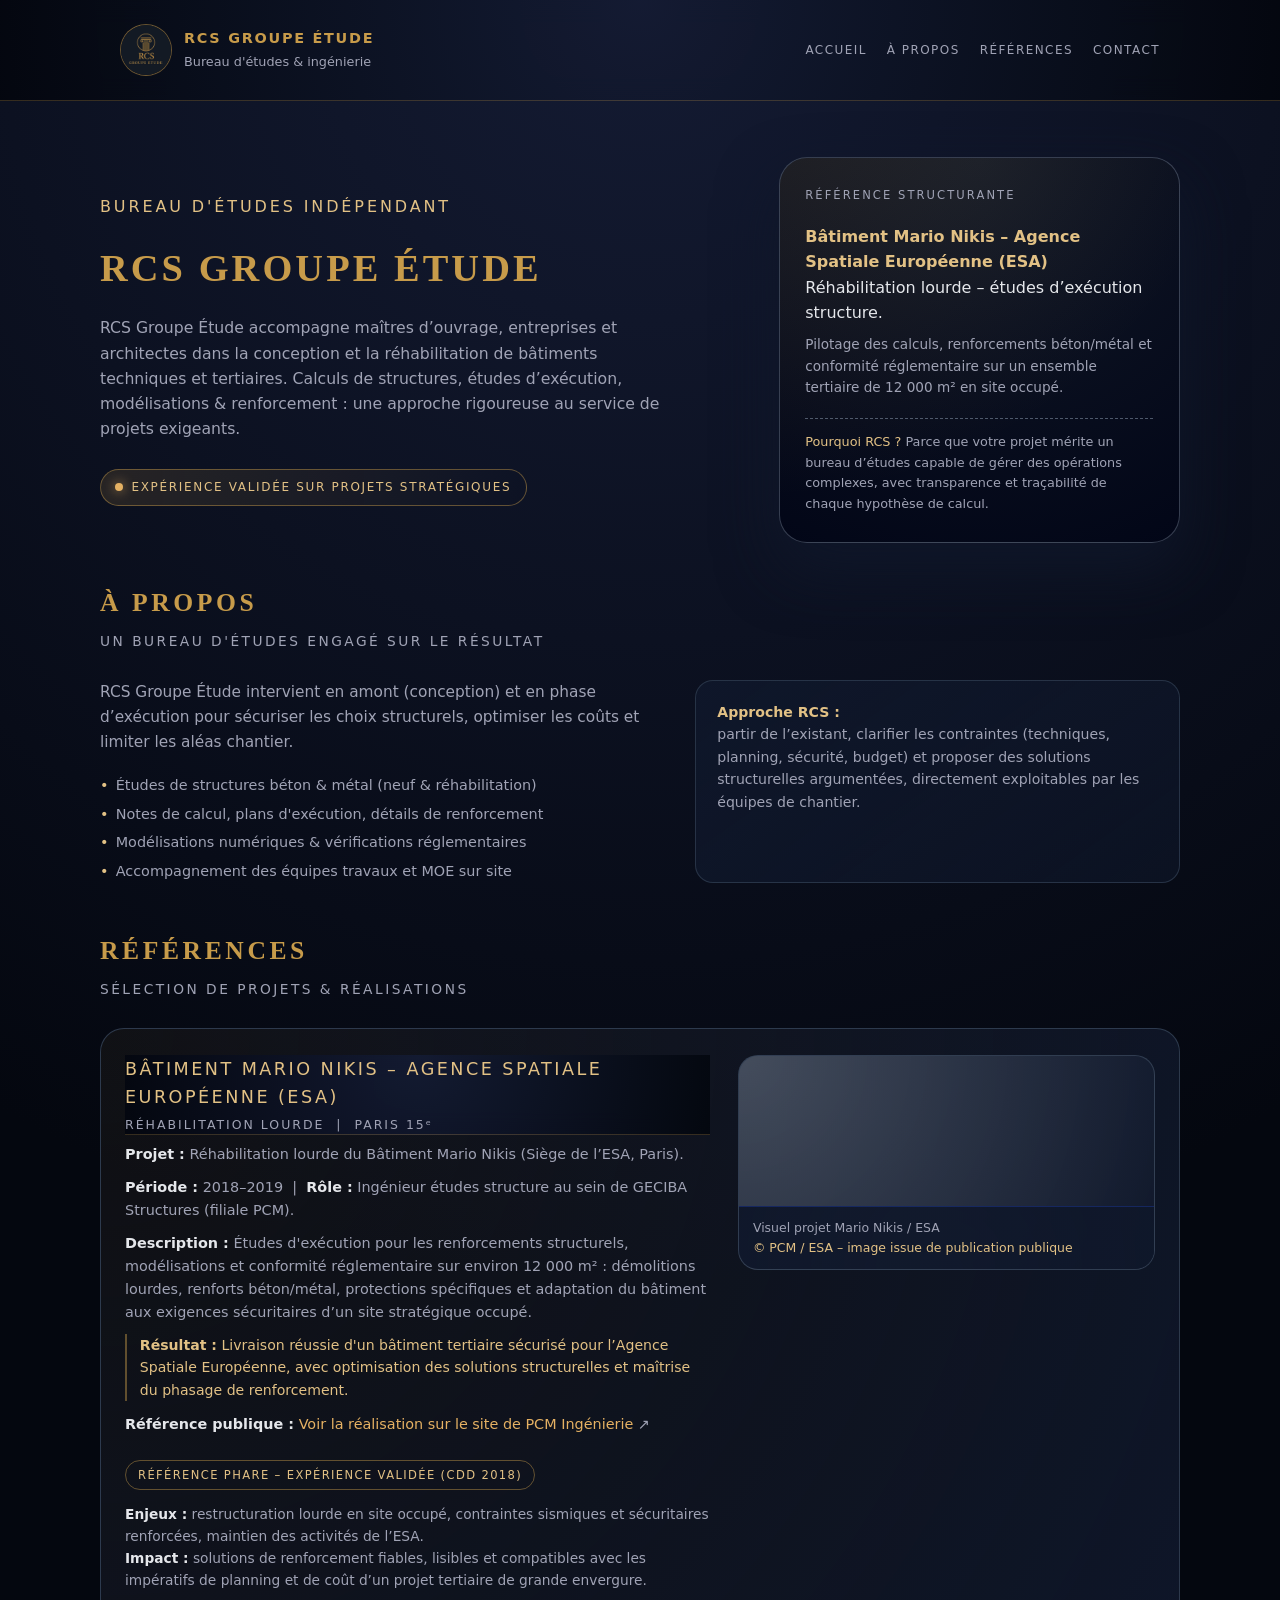
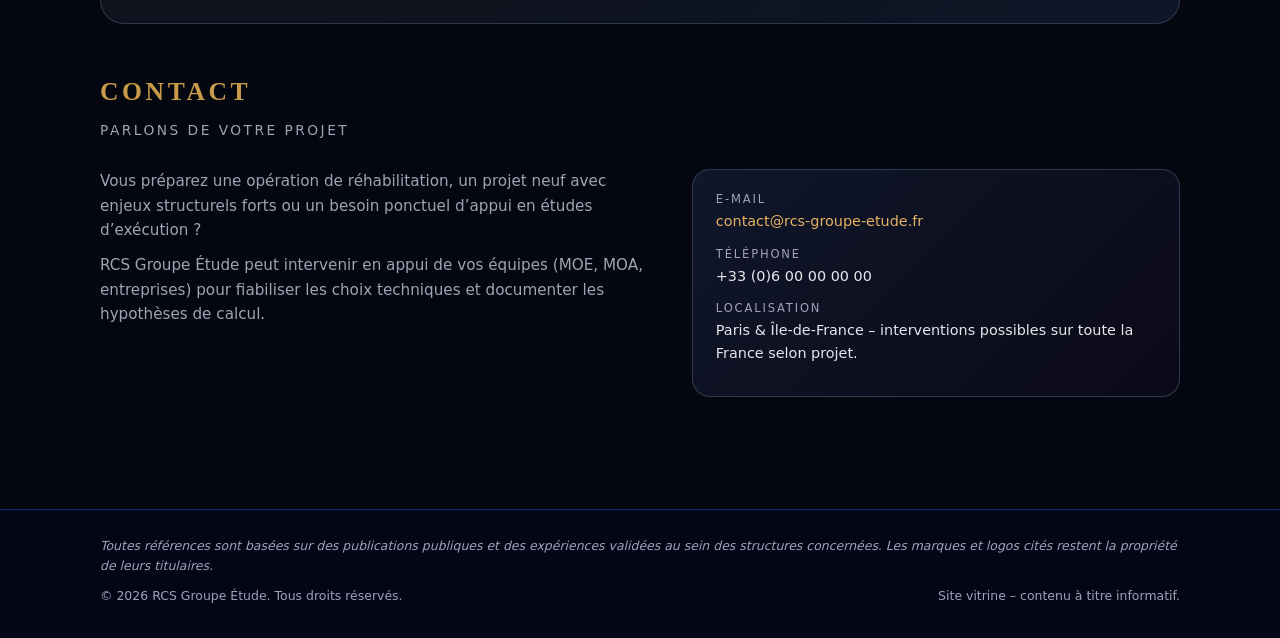
==== index.html @ 8143d392 "Add files via upload" ====
<!DOCTYPE html>
<html lang="fr">
<head>
  <meta charset="UTF-8">
  <title>RCS Groupe Étude – Bureau d'études</title>
  <meta name="viewport" content="width=device-width, initial-scale=1">
  <meta name="description" content="RCS Groupe Étude – Bureau d'études spécialisé en ingénierie et études de structures.">
  <style>
    :root {
      --bg: #04070f;
      --bg-alt: #0b1020;
      --gold: #c79b4a;
      --gold-soft: #e2c185;
      --text: #f4f4f4;
      --muted: #a0a3b5;
      --accent: #e5b163;
      --radius: 18px;
    }

    * {
      box-sizing: border-box;
      margin: 0;
      padding: 0;
    }

    body {
      font-family: system-ui, -apple-system, BlinkMacSystemFont, "Segoe UI", sans-serif;
      background: radial-gradient(circle at top, #141b33 0, #04070f 55%);
      color: var(--text);
      line-height: 1.6;
    }

    a {
      color: var(--accent);
      text-decoration: none;
    }

    a:hover {
      text-decoration: underline;
    }

    header {
      border-bottom: 1px solid rgba(199,155,74,0.25);
      backdrop-filter: blur(12px);
      position: sticky;
      top: 0;
      z-index: 10;
      background: radial-gradient(circle at top, rgba(20,27,51,0.95), rgba(4,7,15,0.95));
    }

    .container {
      max-width: 1080px;
      margin: 0 auto;
      padding: 1.5rem 1.25rem;
    }

    .header-inner {
      display: flex;
      align-items: center;
      justify-content: space-between;
      gap: 1.5rem;
    }

    .brand {
      display: flex;
      align-items: center;
      gap: 0.75rem;
    }

    .brand-logo {
      width: 52px;
      height: 52px;
      border-radius: 999px;
      border: 1px solid rgba(199,155,74,0.5);
      display: flex;
      align-items: center;
      justify-content: center;
      background: radial-gradient(circle at 30% 0, rgba(199,155,74,0.15), transparent 60%);
      overflow: hidden;
    }

    .brand-logo img {
      width: 100%;
      height: 100%;
      object-fit: cover;
    }

    .brand-text {
      display: flex;
      flex-direction: column;
      gap: 0.1rem;
    }

    .brand-text strong {
      letter-spacing: 0.12em;
      font-size: 0.9rem;
      text-transform: uppercase;
      color: var(--gold);
    }

    .brand-text span {
      font-size: 0.8rem;
      color: var(--muted);
    }

    nav ul {
      display: flex;
      list-style: none;
      gap: 1.25rem;
      font-size: 0.9rem;
    }

    nav a {
      color: var(--muted);
      text-transform: uppercase;
      letter-spacing: 0.12em;
      font-size: 0.75rem;
    }

    nav a:hover {
      color: var(--gold-soft);
    }

    main {
      padding-bottom: 4rem;
    }

    /* Hero */
    .hero {
      padding: 3.5rem 1.25rem 2.5rem;
    }

    .hero-inner {
      max-width: 1080px;
      margin: 0 auto;
      display: grid;
      grid-template-columns: minmax(0, 2.2fr) minmax(0, 1.4fr);
      gap: 3rem;
      align-items: center;
    }

    .hero-title {
      font-family: Georgia, "Times New Roman", serif;
      font-size: clamp(2.2rem, 3vw, 2.8rem);
      letter-spacing: 0.08em;
      text-transform: uppercase;
      color: var(--gold);
      margin-bottom: 1rem;
    }

    .hero-subtitle {
      font-size: 1rem;
      color: var(--gold-soft);
      text-transform: uppercase;
      letter-spacing: 0.18em;
      margin-bottom: 1.15rem;
    }

    .hero-text {
      color: var(--muted);
      max-width: 36rem;
      font-size: 0.98rem;
    }

    .hero-badge {
      display: inline-flex;
      align-items: center;
      gap: 0.5rem;
      margin-top: 1.75rem;
      padding: 0.5rem 0.9rem;
      border-radius: 999px;
      border: 1px solid rgba(199,155,74,0.45);
      background: linear-gradient(90deg, rgba(199,155,74,0.15), transparent);
      font-size: 0.75rem;
      text-transform: uppercase;
      letter-spacing: 0.14em;
      color: var(--gold-soft);
    }

    .hero-badge-dot {
      width: 8px;
      height: 8px;
      border-radius: 999px;
      background: var(--accent);
      box-shadow: 0 0 12px rgba(229,177,99,0.8);
    }

    .hero-card {
      background: radial-gradient(circle at top, #111827, #020617);
      border-radius: 28px;
      border: 1px solid rgba(148,163,184,0.35);
      padding: 1.75rem 1.6rem;
      box-shadow: 0 26px 60px rgba(15,23,42,0.9);
      position: relative;
      overflow: hidden;
    }

    .hero-card::before {
      content: "";
      position: absolute;
      inset: -40%;
      background: radial-gradient(circle at 20% 0, rgba(199,155,74,0.22), transparent 55%);
      opacity: 0.7;
      pointer-events: none;
    }

    .hero-card-inner {
      position: relative;
      z-index: 1;
    }

    .hero-card-title {
      text-transform: uppercase;
      letter-spacing: 0.18em;
      font-size: 0.72rem;
      color: var(--muted);
      margin-bottom: 1.2rem;
    }

    .hero-card-main {
      font-size: 1rem;
      color: #e5e7eb;
      margin-bottom: 0.5rem;
    }

    .hero-card-main strong {
      color: var(--gold-soft);
    }

    .hero-card-line {
      font-size: 0.85rem;
      color: var(--muted);
    }

    .hero-card-footer {
      margin-top: 1.2rem;
      padding-top: 0.8rem;
      border-top: 1px dashed rgba(148,163,184,0.5);
      font-size: 0.8rem;
      color: var(--muted);
    }

    .hero-card-footer span {
      color: var(--gold-soft);
    }

    /* Sections */
    section {
      padding: 0 1.25rem 3rem;
    }

    section .section-inner {
      max-width: 1080px;
      margin: 0 auto;
    }

    .section-title {
      font-family: Georgia, "Times New Roman", serif;
      font-size: 1.6rem;
      letter-spacing: 0.14em;
      text-transform: uppercase;
      color: var(--gold);
      margin-bottom: 0.4rem;
    }

    .section-subtitle {
      font-size: 0.86rem;
      text-transform: uppercase;
      letter-spacing: 0.18em;
      color: var(--muted);
      margin-bottom: 1.75rem;
    }

    /* À propos */
    .about-grid {
      display: grid;
      grid-template-columns: minmax(0, 1.6fr) minmax(0, 1.4fr);
      gap: 2.5rem;
    }

    .about-text {
      font-size: 0.96rem;
      color: var(--muted);
    }

    .about-list {
      margin-top: 1.25rem;
      display: grid;
      gap: 0.35rem;
    }

    .about-list li {
      list-style: none;
      font-size: 0.9rem;
    }

    .about-list li::before {
      content: "•";
      color: var(--gold-soft);
      margin-right: 0.45rem;
    }

    .about-card {
      border-radius: var(--radius);
      border: 1px solid rgba(51,65,85,0.7);
      background: linear-gradient(145deg, rgba(15,23,42,0.98), rgba(15,23,42,0.6));
      padding: 1.2rem 1.35rem;
      font-size: 0.88rem;
      color: var(--muted);
    }

    .about-card strong {
      color: var(--gold-soft);
    }

    /* Références */
    .refs-grid {
      display: grid;
      gap: 1.75rem;
    }

    .ref-item {
      border-radius: 24px;
      border: 1px solid rgba(51,65,85,0.85);
      background: radial-gradient(circle at top left, rgba(199,155,74,0.06), rgba(15,23,42,0.95));
      padding: 1.6rem 1.5rem 1.4rem;
      display: grid;
      grid-template-columns: minmax(0, 2.1fr) minmax(0, 1.5fr);
      gap: 1.75rem;
      align-items: flex-start;
    }

    .ref-header {
      margin-bottom: 0.5rem;
    }

    .ref-title {
      font-size: 1.1rem;
      text-transform: uppercase;
      letter-spacing: 0.14em;
      color: var(--gold-soft);
      margin-bottom: 0.2rem;
    }

    .ref-meta {
      font-size: 0.78rem;
      text-transform: uppercase;
      letter-spacing: 0.16em;
      color: var(--muted);
    }

    .ref-body p {
      font-size: 0.9rem;
      color: var(--muted);
      margin-bottom: 0.6rem;
    }

    .ref-body p strong {
      color: #e5e7eb;
    }

    .ref-result {
      border-left: 2px solid rgba(199,155,74,0.45);
      padding-left: 0.8rem;
      margin-top: 0.5rem;
      font-size: 0.88rem;
      color: var(--gold-soft);
    }

    .ref-link {
      margin-top: 0.75rem;
      font-size: 0.85rem;
    }

    .ref-badge {
      display: inline-flex;
      align-items: center;
      gap: 0.45rem;
      margin-top: 0.9rem;
      padding: 0.3rem 0.75rem;
      border-radius: 999px;
      border: 1px solid rgba(199,155,74,0.45);
      font-size: 0.72rem;
      letter-spacing: 0.12em;
      text-transform: uppercase;
      color: var(--gold-soft);
    }

    .ref-visual {
      border-radius: 20px;
      overflow: hidden;
      border: 1px solid rgba(51,65,85,0.9);
      background: radial-gradient(circle at top left, rgba(148,163,184,0.4), rgba(15,23,42,0.95));
      display: flex;
      flex-direction: column;
    }

    .ref-visual-img {
      min-height: 150px;
      background-size: cover;
      background-position: center;
      background-repeat: no-repeat;
      /* Remplace l'URL ci-dessous par ta capture d’écran */
      background-image: url("mario-nikis-batiment.jpg");
    }

    .ref-visual-caption {
      padding: 0.7rem 0.9rem;
      font-size: 0.78rem;
      color: var(--muted);
      border-top: 1px solid rgba(30,64,175,0.4);
      background: radial-gradient(circle at bottom, rgba(15,23,42,0.9), rgba(15,23,42,0.98));
    }

    .ref-visual-caption span {
      color: var(--gold-soft);
    }

    /* Contact */
    .contact-grid {
      display: grid;
      grid-template-columns: minmax(0, 1.6fr) minmax(0, 1.4fr);
      gap: 2.2rem;
    }

    .contact-text {
      font-size: 0.95rem;
      color: var(--muted);
    }

    .contact-block {
      border-radius: var(--radius);
      border: 1px solid rgba(51,65,85,0.9);
      padding: 1.25rem 1.4rem;
      background: linear-gradient(135deg, rgba(15,23,42,0.98), rgba(12,10,25,0.96));
      font-size: 0.9rem;
    }

    .contact-row {
      display: flex;
      flex-direction: column;
      gap: 0.1rem;
      margin-bottom: 0.7rem;
    }

    .contact-label {
      text-transform: uppercase;
      letter-spacing: 0.16em;
      font-size: 0.72rem;
      color: var(--muted);
    }

    .contact-value {
      color: #e5e7eb;
    }

    /* Footer */
    footer {
      border-top: 1px solid rgba(30,64,175,0.6);
      padding: 1.6rem 1.25rem 2rem;
      background: radial-gradient(circle at bottom, #020617, #020617);
    }

    .footer-inner {
      max-width: 1080px;
      margin: 0 auto;
      font-size: 0.78rem;
      color: var(--muted);
      display: flex;
      flex-direction: column;
      gap: 0.65rem;
    }

    .footer-disclaimer {
      font-style: italic;
    }

    .footer-bottom {
      display: flex;
      justify-content: space-between;
      flex-wrap: wrap;
      gap: 0.6rem;
    }

    @media (max-width: 880px) {
      .hero-inner,
      .about-grid,
      .ref-item,
      .contact-grid {
        grid-template-columns: minmax(0, 1fr);
      }

      .hero {
        padding-top: 2.5rem;
      }

      .ref-visual {
        order: -1;
      }

      .header-inner {
        flex-direction: column;
        align-items: flex-start;
      }

      nav ul {
        flex-wrap: wrap;
      }
    }

    @media (max-width: 520px) {
      .hero-card,
      .ref-item {
        border-radius: 20px;
      }

      .brand-logo {
        width: 44px;
        height: 44px;
      }
    }
  </style>
</head>
<body>

<header>
  <div class="container header-inner">
    <div class="brand">
      <div class="brand-logo">
        <!-- Remplace le src ci-dessous par le chemin de ton logo -->
        <img src="7.jpg" alt="RCS Groupe Étude">
      </div>
      <div class="brand-text">
        <strong>RCS GROUPE ÉTUDE</strong>
        <span>Bureau d'études & ingénierie</span>
      </div>
    </div>
    <nav>
      <ul>
        <li><a href="#accueil">Accueil</a></li>
        <li><a href="#apropos">À propos</a></li>
        <li><a href="#references">Références</a></li>
        <li><a href="#contact">Contact</a></li>
      </ul>
    </nav>
  </div>
</header>

<main>

  <!-- HERO / ACCUEIL -->
  <section id="accueil" class="hero">
    <div class="hero-inner">
      <div>
        <div class="hero-subtitle">Bureau d'études indépendant</div>
        <h1 class="hero-title">RCS Groupe Étude</h1>
        <p class="hero-text">
          RCS Groupe Étude accompagne maîtres d’ouvrage, entreprises et architectes
          dans la conception et la réhabilitation de bâtiments techniques et tertiaires.
          Calculs de structures, études d’exécution, modélisations &amp; renforcement :
          une approche rigoureuse au service de projets exigeants.
        </p>
        <div class="hero-badge">
          <span class="hero-badge-dot"></span>
          <span>Expérience validée sur projets stratégiques</span>
        </div>
      </div>
      <aside class="hero-card">
        <div class="hero-card-inner">
          <div class="hero-card-title">Référence structurante</div>
          <div class="hero-card-main">
            <strong>Bâtiment Mario Nikis – Agence Spatiale Européenne (ESA)</strong><br>
            Réhabilitation lourde – études d’exécution structure.
          </div>
          <div class="hero-card-line">
            Pilotage des calculs, renforcements béton/métal et conformité réglementaire
            sur un ensemble tertiaire de 12&nbsp;000&nbsp;m² en site occupé.
          </div>
          <div class="hero-card-footer">
            <span>Pourquoi RCS&nbsp;?</span> Parce que votre projet mérite un bureau d’études
            capable de gérer des opérations complexes, avec transparence et traçabilité
            de chaque hypothèse de calcul.
          </div>
        </div>
      </aside>
    </div>
  </section>

  <!-- À PROPOS -->
  <section id="apropos">
    <div class="section-inner">
      <h2 class="section-title">À propos</h2>
      <div class="section-subtitle">Un bureau d'études engagé sur le résultat</div>

      <div class="about-grid">
        <div class="about-text">
          <p>
            RCS Groupe Étude intervient en amont (conception) et en phase d’exécution
            pour sécuriser les choix structurels, optimiser les coûts et limiter les aléas chantier.
          </p>
          <ul class="about-list">
            <li>Études de structures béton &amp; métal (neuf &amp; réhabilitation)</li>
            <li>Notes de calcul, plans d'exécution, détails de renforcement</li>
            <li>Modélisations numériques &amp; vérifications réglementaires</li>
            <li>Accompagnement des équipes travaux et MOE sur site</li>
          </ul>
        </div>
        <aside class="about-card">
          <p>
            <strong>Approche RCS :</strong><br>
            partir de l’existant, clarifier les contraintes (techniques, planning,
            sécurité, budget) et proposer des solutions structurelles argumentées,
            directement exploitables par les équipes de chantier.
          </p>
        </aside>
      </div>
    </div>
  </section>

  <!-- RÉFÉRENCES / PORTFOLIO -->
  <section id="references">
    <div class="section-inner">
      <h2 class="section-title">Références</h2>
      <div class="section-subtitle">Sélection de projets &amp; réalisations</div>

      <div class="refs-grid">

        <!-- RÉFÉRENCE PHARE : MARIO NIKIS -->
        <article class="ref-item">
          <div>
            <header class="ref-header">
              <div class="ref-title">Bâtiment Mario Nikis – Agence Spatiale Européenne (ESA)</div>
              <div class="ref-meta">Réhabilitation lourde &nbsp;|&nbsp; Paris 15ᵉ</div>
            </header>

            <div class="ref-body">
              <p><strong>Projet :</strong> Réhabilitation lourde du Bâtiment Mario Nikis (Siège de l’ESA, Paris).</p>
              <p><strong>Période :</strong> 2018–2019 &nbsp;|&nbsp;
                <strong>Rôle :</strong> Ingénieur études structure au sein de GECIBA Structures (filiale PCM).
              </p>
              <p>
                <strong>Description :</strong> Études d'exécution pour les renforcements structurels,
                modélisations et conformité réglementaire sur environ 12&nbsp;000&nbsp;m² :
                démolitions lourdes, renforts béton/métal, protections spécifiques et adaptation du bâtiment
                aux exigences sécuritaires d’un site stratégique occupé.
              </p>

              <div class="ref-result">
                <strong>Résultat :</strong> Livraison réussie d'un bâtiment tertiaire sécurisé pour
                l’Agence Spatiale Européenne, avec optimisation des solutions structurelles
                et maîtrise du phasage de renforcement.
              </div>

              <p class="ref-link">
                <strong>Référence publique :</strong>
                <a href="https://www.pcm-ingenierie.fr/realisations/rehabilitation_lourde_mario_nikis/" target="_blank" rel="noopener">
                  Voir la réalisation sur le site de PCM Ingénierie
                </a>
                <span aria-hidden="true">↗</span>
              </p>

              <div class="ref-badge">
                <span>Référence phare – expérience validée (CDD 2018)</span>
              </div>

              <p style="margin-top: 0.8rem; font-size: 0.86rem; color: var(--muted);">
                <strong>Enjeux :</strong> restructuration lourde en site occupé, contraintes
                sismiques et sécuritaires renforcées, maintien des activités de l’ESA.<br>
                <strong>Impact :</strong> solutions de renforcement fiables, lisibles et compatibles
                avec les impératifs de planning et de coût d’un projet tertiaire de grande envergure.
              </p>
            </div>
          </div>

          <aside class="ref-visual">
            <div class="ref-visual-img"></div>
            <div class="ref-visual-caption">
              Visuel projet Mario Nikis / ESA<br>
              <span>© PCM / ESA – image issue de publication publique</span>
            </div>
          </aside>
        </article>

        <!-- Tu pourras dupliquer ce bloc <article> pour ajouter d'autres références -->
      </div>
    </div>
  </section>

  <!-- CONTACT -->
  <section id="contact">
    <div class="section-inner">
      <h2 class="section-title">Contact</h2>
      <div class="section-subtitle">Parlons de votre projet</div>

      <div class="contact-grid">
        <div class="contact-text">
          <p>
            Vous préparez une opération de réhabilitation, un projet neuf avec enjeux
            structurels forts ou un besoin ponctuel d’appui en études d’exécution ?
          </p>
          <p style="margin-top: 0.7rem;">
            RCS Groupe Étude peut intervenir en appui de vos équipes (MOE, MOA, entreprises)
            pour fiabiliser les choix techniques et documenter les hypothèses de calcul.
          </p>
        </div>

        <aside class="contact-block">
          <div class="contact-row">
            <div class="contact-label">E-mail</div>
            <div class="contact-value">
              <!-- Mets ici ton mail -->
              <a href="mailto:contact@rcs-groupe-etude.fr">contact@rcs-groupe-etude.fr</a>
            </div>
          </div>
          <div class="contact-row">
            <div class="contact-label">Téléphone</div>
            <div class="contact-value">
              <!-- Mets ici ton numéro -->
              +33 (0)6 00 00 00 00
            </div>
          </div>
          <div class="contact-row">
            <div class="contact-label">Localisation</div>
            <div class="contact-value">
              Paris &amp; Île-de-France – interventions possibles sur toute la France selon projet.
            </div>
          </div>
        </aside>
      </div>
    </div>
  </section>

</main>

<footer>
  <div class="footer-inner">
    <div class="footer-disclaimer">
      Toutes références sont basées sur des publications publiques et des expériences validées
      au sein des structures concernées. Les marques et logos cités restent la propriété de leurs titulaires.
    </div>
    <div class="footer-bottom">
      <div>© <span id="year"></span> RCS Groupe Étude. Tous droits réservés.</div>
      <div>Site vitrine – contenu à titre informatif.</div>
    </div>
  </div>
</footer>

<script>
  // année auto dans le footer
  document.getElementById('year').textContent = new Date().getFullYear();
</script>

</body>
</html>
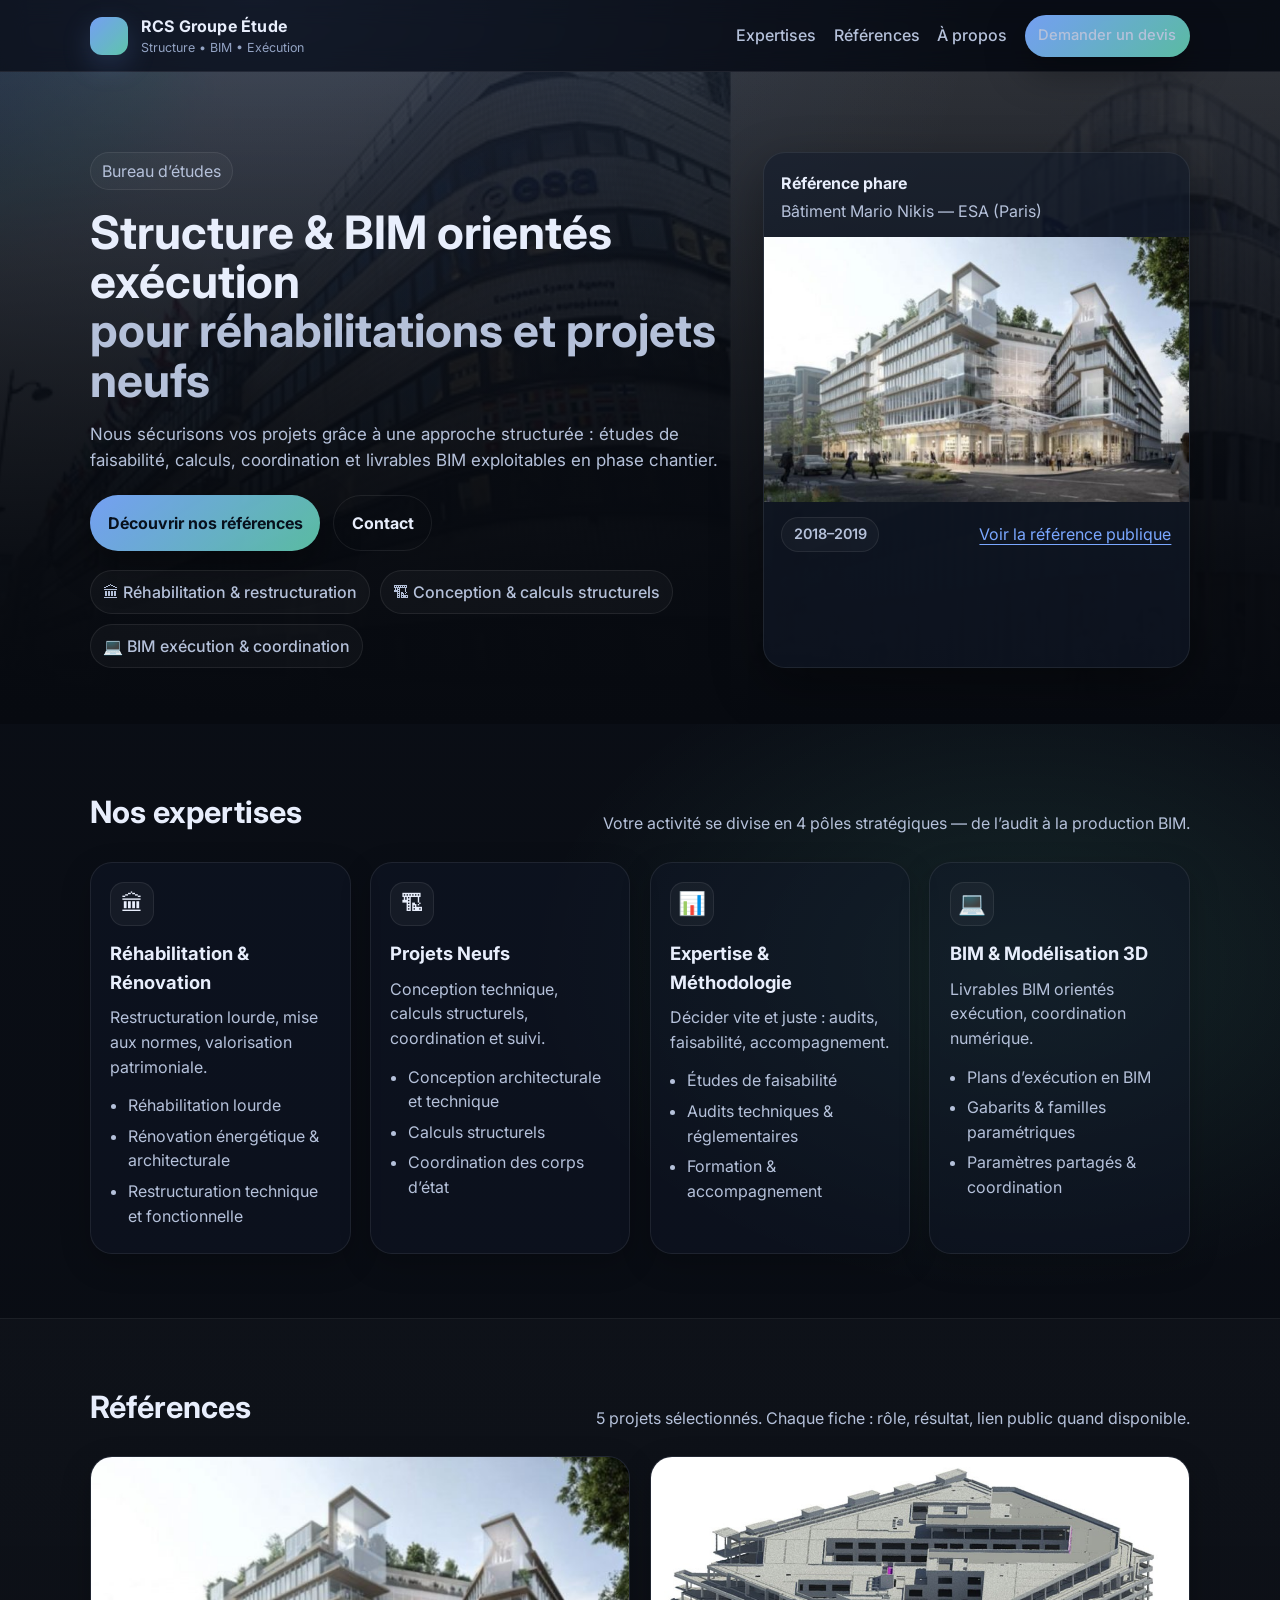
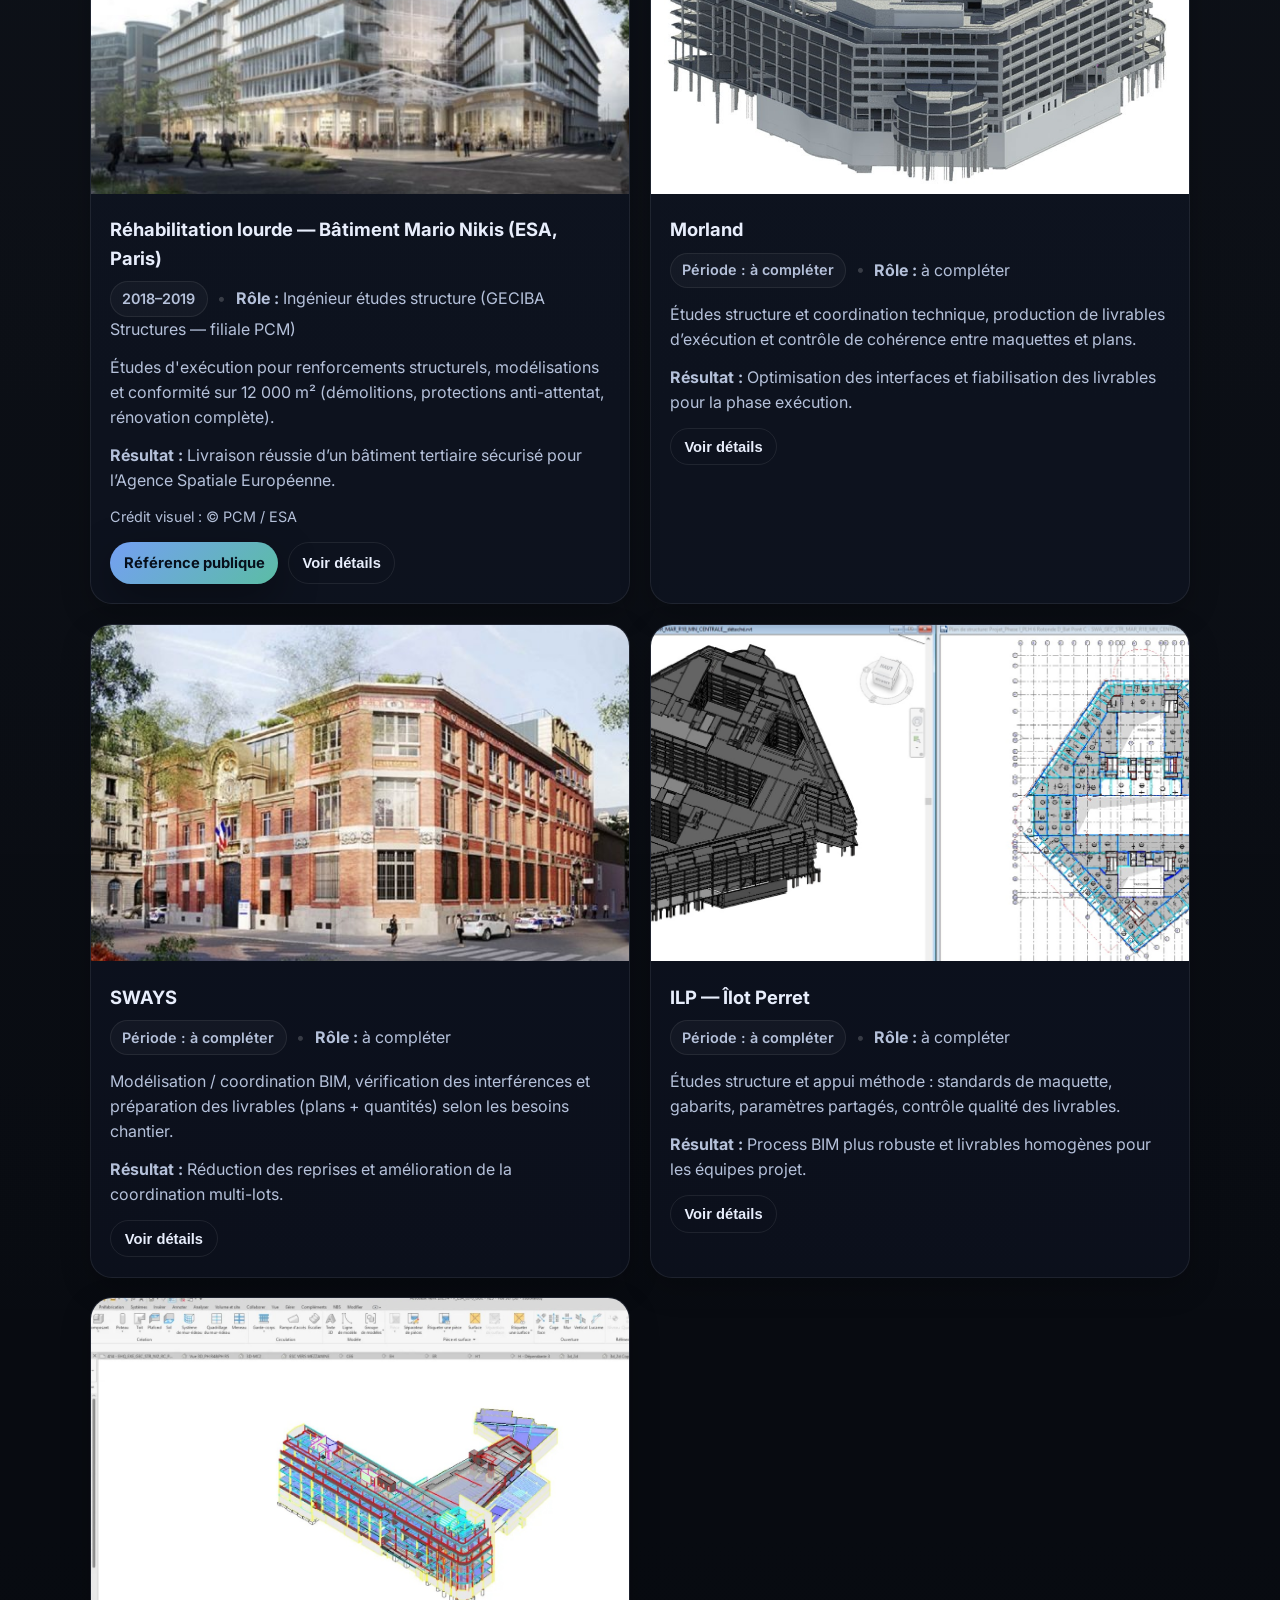
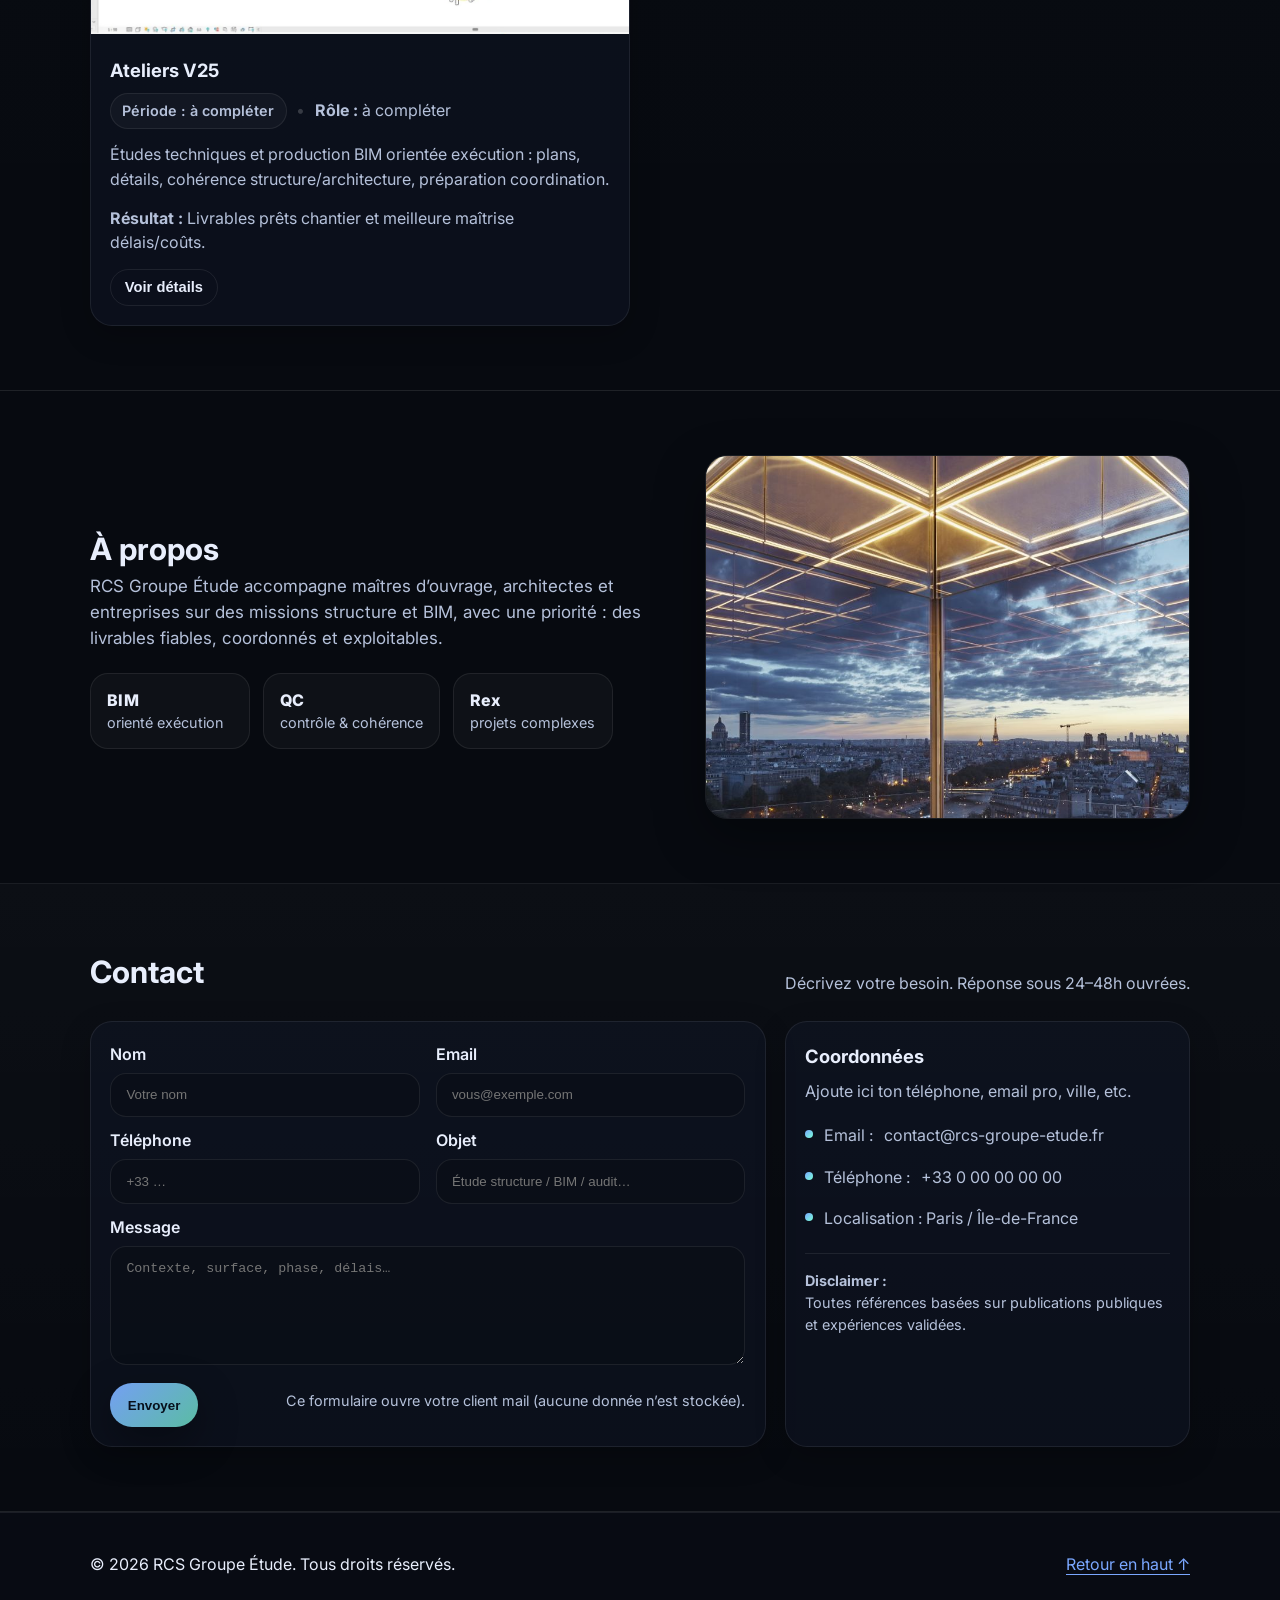
==== commit ffd6e9ed: "Add files via upload" ====
--- a/index.html
+++ b/index.html
@@ -1,754 +1,371 @@
-<!DOCTYPE html>
-<html lang="fr">
-<head>
-  <meta charset="UTF-8">
-  <title>RCS Groupe Étude – Bureau d'études</title>
-  <meta name="viewport" content="width=device-width, initial-scale=1">
-  <meta name="description" content="RCS Groupe Étude – Bureau d'études spécialisé en ingénierie et études de structures.">
-  <style>
-    :root {
-      --bg: #04070f;
-      --bg-alt: #0b1020;
-      --gold: #c79b4a;
-      --gold-soft: #e2c185;
-      --text: #f4f4f4;
-      --muted: #a0a3b5;
-      --accent: #e5b163;
-      --radius: 18px;
-    }
-
-    * {
-      box-sizing: border-box;
-      margin: 0;
-      padding: 0;
-    }
-
-    body {
-      font-family: system-ui, -apple-system, BlinkMacSystemFont, "Segoe UI", sans-serif;
-      background: radial-gradient(circle at top, #141b33 0, #04070f 55%);
-      color: var(--text);
-      line-height: 1.6;
-    }
-
-    a {
-      color: var(--accent);
-      text-decoration: none;
-    }
-
-    a:hover {
-      text-decoration: underline;
-    }
-
-    header {
-      border-bottom: 1px solid rgba(199,155,74,0.25);
-      backdrop-filter: blur(12px);
-      position: sticky;
-      top: 0;
-      z-index: 10;
-      background: radial-gradient(circle at top, rgba(20,27,51,0.95), rgba(4,7,15,0.95));
-    }
-
-    .container {
-      max-width: 1080px;
-      margin: 0 auto;
-      padding: 1.5rem 1.25rem;
-    }
-
-    .header-inner {
-      display: flex;
-      align-items: center;
-      justify-content: space-between;
-      gap: 1.5rem;
-    }
-
-    .brand {
-      display: flex;
-      align-items: center;
-      gap: 0.75rem;
-    }
-
-    .brand-logo {
-      width: 52px;
-      height: 52px;
-      border-radius: 999px;
-      border: 1px solid rgba(199,155,74,0.5);
-      display: flex;
-      align-items: center;
-      justify-content: center;
-      background: radial-gradient(circle at 30% 0, rgba(199,155,74,0.15), transparent 60%);
-      overflow: hidden;
-    }
-
-    .brand-logo img {
-      width: 100%;
-      height: 100%;
-      object-fit: cover;
-    }
-
-    .brand-text {
-      display: flex;
-      flex-direction: column;
-      gap: 0.1rem;
-    }
-
-    .brand-text strong {
-      letter-spacing: 0.12em;
-      font-size: 0.9rem;
-      text-transform: uppercase;
-      color: var(--gold);
-    }
-
-    .brand-text span {
-      font-size: 0.8rem;
-      color: var(--muted);
-    }
-
-    nav ul {
-      display: flex;
-      list-style: none;
-      gap: 1.25rem;
-      font-size: 0.9rem;
-    }
-
-    nav a {
-      color: var(--muted);
-      text-transform: uppercase;
-      letter-spacing: 0.12em;
-      font-size: 0.75rem;
-    }
-
-    nav a:hover {
-      color: var(--gold-soft);
-    }
-
-    main {
-      padding-bottom: 4rem;
-    }
-
-    /* Hero */
-    .hero {
-      padding: 3.5rem 1.25rem 2.5rem;
-    }
-
-    .hero-inner {
-      max-width: 1080px;
-      margin: 0 auto;
-      display: grid;
-      grid-template-columns: minmax(0, 2.2fr) minmax(0, 1.4fr);
-      gap: 3rem;
-      align-items: center;
-    }
-
-    .hero-title {
-      font-family: Georgia, "Times New Roman", serif;
-      font-size: clamp(2.2rem, 3vw, 2.8rem);
-      letter-spacing: 0.08em;
-      text-transform: uppercase;
-      color: var(--gold);
-      margin-bottom: 1rem;
-    }
-
-    .hero-subtitle {
-      font-size: 1rem;
-      color: var(--gold-soft);
-      text-transform: uppercase;
-      letter-spacing: 0.18em;
-      margin-bottom: 1.15rem;
-    }
-
-    .hero-text {
-      color: var(--muted);
-      max-width: 36rem;
-      font-size: 0.98rem;
-    }
-
-    .hero-badge {
-      display: inline-flex;
-      align-items: center;
-      gap: 0.5rem;
-      margin-top: 1.75rem;
-      padding: 0.5rem 0.9rem;
-      border-radius: 999px;
-      border: 1px solid rgba(199,155,74,0.45);
-      background: linear-gradient(90deg, rgba(199,155,74,0.15), transparent);
-      font-size: 0.75rem;
-      text-transform: uppercase;
-      letter-spacing: 0.14em;
-      color: var(--gold-soft);
-    }
-
-    .hero-badge-dot {
-      width: 8px;
-      height: 8px;
-      border-radius: 999px;
-      background: var(--accent);
-      box-shadow: 0 0 12px rgba(229,177,99,0.8);
-    }
-
-    .hero-card {
-      background: radial-gradient(circle at top, #111827, #020617);
-      border-radius: 28px;
-      border: 1px solid rgba(148,163,184,0.35);
-      padding: 1.75rem 1.6rem;
-      box-shadow: 0 26px 60px rgba(15,23,42,0.9);
-      position: relative;
-      overflow: hidden;
-    }
-
-    .hero-card::before {
-      content: "";
-      position: absolute;
-      inset: -40%;
-      background: radial-gradient(circle at 20% 0, rgba(199,155,74,0.22), transparent 55%);
-      opacity: 0.7;
-      pointer-events: none;
-    }
-
-    .hero-card-inner {
-      position: relative;
-      z-index: 1;
-    }
-
-    .hero-card-title {
-      text-transform: uppercase;
-      letter-spacing: 0.18em;
-      font-size: 0.72rem;
-      color: var(--muted);
-      margin-bottom: 1.2rem;
-    }
-
-    .hero-card-main {
-      font-size: 1rem;
-      color: #e5e7eb;
-      margin-bottom: 0.5rem;
-    }
-
-    .hero-card-main strong {
-      color: var(--gold-soft);
-    }
-
-    .hero-card-line {
-      font-size: 0.85rem;
-      color: var(--muted);
-    }
-
-    .hero-card-footer {
-      margin-top: 1.2rem;
-      padding-top: 0.8rem;
-      border-top: 1px dashed rgba(148,163,184,0.5);
-      font-size: 0.8rem;
-      color: var(--muted);
-    }
-
-    .hero-card-footer span {
-      color: var(--gold-soft);
-    }
-
-    /* Sections */
-    section {
-      padding: 0 1.25rem 3rem;
-    }
-
-    section .section-inner {
-      max-width: 1080px;
-      margin: 0 auto;
-    }
-
-    .section-title {
-      font-family: Georgia, "Times New Roman", serif;
-      font-size: 1.6rem;
-      letter-spacing: 0.14em;
-      text-transform: uppercase;
-      color: var(--gold);
-      margin-bottom: 0.4rem;
-    }
-
-    .section-subtitle {
-      font-size: 0.86rem;
-      text-transform: uppercase;
-      letter-spacing: 0.18em;
-      color: var(--muted);
-      margin-bottom: 1.75rem;
-    }
-
-    /* À propos */
-    .about-grid {
-      display: grid;
-      grid-template-columns: minmax(0, 1.6fr) minmax(0, 1.4fr);
-      gap: 2.5rem;
-    }
-
-    .about-text {
-      font-size: 0.96rem;
-      color: var(--muted);
-    }
-
-    .about-list {
-      margin-top: 1.25rem;
-      display: grid;
-      gap: 0.35rem;
-    }
-
-    .about-list li {
-      list-style: none;
-      font-size: 0.9rem;
-    }
-
-    .about-list li::before {
-      content: "•";
-      color: var(--gold-soft);
-      margin-right: 0.45rem;
-    }
-
-    .about-card {
-      border-radius: var(--radius);
-      border: 1px solid rgba(51,65,85,0.7);
-      background: linear-gradient(145deg, rgba(15,23,42,0.98), rgba(15,23,42,0.6));
-      padding: 1.2rem 1.35rem;
-      font-size: 0.88rem;
-      color: var(--muted);
-    }
-
-    .about-card strong {
-      color: var(--gold-soft);
-    }
-
-    /* Références */
-    .refs-grid {
-      display: grid;
-      gap: 1.75rem;
-    }
-
-    .ref-item {
-      border-radius: 24px;
-      border: 1px solid rgba(51,65,85,0.85);
-      background: radial-gradient(circle at top left, rgba(199,155,74,0.06), rgba(15,23,42,0.95));
-      padding: 1.6rem 1.5rem 1.4rem;
-      display: grid;
-      grid-template-columns: minmax(0, 2.1fr) minmax(0, 1.5fr);
-      gap: 1.75rem;
-      align-items: flex-start;
-    }
-
-    .ref-header {
-      margin-bottom: 0.5rem;
-    }
-
-    .ref-title {
-      font-size: 1.1rem;
-      text-transform: uppercase;
-      letter-spacing: 0.14em;
-      color: var(--gold-soft);
-      margin-bottom: 0.2rem;
-    }
-
-    .ref-meta {
-      font-size: 0.78rem;
-      text-transform: uppercase;
-      letter-spacing: 0.16em;
-      color: var(--muted);
-    }
-
-    .ref-body p {
-      font-size: 0.9rem;
-      color: var(--muted);
-      margin-bottom: 0.6rem;
-    }
-
-    .ref-body p strong {
-      color: #e5e7eb;
-    }
-
-    .ref-result {
-      border-left: 2px solid rgba(199,155,74,0.45);
-      padding-left: 0.8rem;
-      margin-top: 0.5rem;
-      font-size: 0.88rem;
-      color: var(--gold-soft);
-    }
-
-    .ref-link {
-      margin-top: 0.75rem;
-      font-size: 0.85rem;
-    }
-
-    .ref-badge {
-      display: inline-flex;
-      align-items: center;
-      gap: 0.45rem;
-      margin-top: 0.9rem;
-      padding: 0.3rem 0.75rem;
-      border-radius: 999px;
-      border: 1px solid rgba(199,155,74,0.45);
-      font-size: 0.72rem;
-      letter-spacing: 0.12em;
-      text-transform: uppercase;
-      color: var(--gold-soft);
-    }
-
-    .ref-visual {
-      border-radius: 20px;
-      overflow: hidden;
-      border: 1px solid rgba(51,65,85,0.9);
-      background: radial-gradient(circle at top left, rgba(148,163,184,0.4), rgba(15,23,42,0.95));
-      display: flex;
-      flex-direction: column;
-    }
-
-    .ref-visual-img {
-      min-height: 150px;
-      background-size: cover;
-      background-position: center;
-      background-repeat: no-repeat;
-      /* Remplace l'URL ci-dessous par ta capture d’écran */
-      background-image: url("mario-nikis-batiment.jpg");
-    }
-
-    .ref-visual-caption {
-      padding: 0.7rem 0.9rem;
-      font-size: 0.78rem;
-      color: var(--muted);
-      border-top: 1px solid rgba(30,64,175,0.4);
-      background: radial-gradient(circle at bottom, rgba(15,23,42,0.9), rgba(15,23,42,0.98));
-    }
-
-    .ref-visual-caption span {
-      color: var(--gold-soft);
-    }
-
-    /* Contact */
-    .contact-grid {
-      display: grid;
-      grid-template-columns: minmax(0, 1.6fr) minmax(0, 1.4fr);
-      gap: 2.2rem;
-    }
-
-    .contact-text {
-      font-size: 0.95rem;
-      color: var(--muted);
-    }
-
-    .contact-block {
-      border-radius: var(--radius);
-      border: 1px solid rgba(51,65,85,0.9);
-      padding: 1.25rem 1.4rem;
-      background: linear-gradient(135deg, rgba(15,23,42,0.98), rgba(12,10,25,0.96));
-      font-size: 0.9rem;
-    }
-
-    .contact-row {
-      display: flex;
-      flex-direction: column;
-      gap: 0.1rem;
-      margin-bottom: 0.7rem;
-    }
-
-    .contact-label {
-      text-transform: uppercase;
-      letter-spacing: 0.16em;
-      font-size: 0.72rem;
-      color: var(--muted);
-    }
-
-    .contact-value {
-      color: #e5e7eb;
-    }
-
-    /* Footer */
-    footer {
-      border-top: 1px solid rgba(30,64,175,0.6);
-      padding: 1.6rem 1.25rem 2rem;
-      background: radial-gradient(circle at bottom, #020617, #020617);
-    }
-
-    .footer-inner {
-      max-width: 1080px;
-      margin: 0 auto;
-      font-size: 0.78rem;
-      color: var(--muted);
-      display: flex;
-      flex-direction: column;
-      gap: 0.65rem;
-    }
-
-    .footer-disclaimer {
-      font-style: italic;
-    }
-
-    .footer-bottom {
-      display: flex;
-      justify-content: space-between;
-      flex-wrap: wrap;
-      gap: 0.6rem;
-    }
-
-    @media (max-width: 880px) {
-      .hero-inner,
-      .about-grid,
-      .ref-item,
-      .contact-grid {
-        grid-template-columns: minmax(0, 1fr);
-      }
-
-      .hero {
-        padding-top: 2.5rem;
-      }
-
-      .ref-visual {
-        order: -1;
-      }
-
-      .header-inner {
-        flex-direction: column;
-        align-items: flex-start;
-      }
-
-      nav ul {
-        flex-wrap: wrap;
-      }
-    }
-
-    @media (max-width: 520px) {
-      .hero-card,
-      .ref-item {
-        border-radius: 20px;
-      }
-
-      .brand-logo {
-        width: 44px;
-        height: 44px;
-      }
-    }
-  </style>
-</head>
-<body>
-
-<header>
-  <div class="container header-inner">
-    <div class="brand">
-      <div class="brand-logo">
-        <!-- Remplace le src ci-dessous par le chemin de ton logo -->
-        <img src="7.jpg" alt="RCS Groupe Étude">
-      </div>
-      <div class="brand-text">
-        <strong>RCS GROUPE ÉTUDE</strong>
-        <span>Bureau d'études & ingénierie</span>
-      </div>
-    </div>
-    <nav>
-      <ul>
-        <li><a href="#accueil">Accueil</a></li>
-        <li><a href="#apropos">À propos</a></li>
-        <li><a href="#references">Références</a></li>
-        <li><a href="#contact">Contact</a></li>
-      </ul>
-    </nav>
-  </div>
-</header>
-
-<main>
-
-  <!-- HERO / ACCUEIL -->
-  <section id="accueil" class="hero">
-    <div class="hero-inner">
-      <div>
-        <div class="hero-subtitle">Bureau d'études indépendant</div>
-        <h1 class="hero-title">RCS Groupe Étude</h1>
-        <p class="hero-text">
-          RCS Groupe Étude accompagne maîtres d’ouvrage, entreprises et architectes
-          dans la conception et la réhabilitation de bâtiments techniques et tertiaires.
-          Calculs de structures, études d’exécution, modélisations &amp; renforcement :
-          une approche rigoureuse au service de projets exigeants.
-        </p>
-        <div class="hero-badge">
-          <span class="hero-badge-dot"></span>
-          <span>Expérience validée sur projets stratégiques</span>
-        </div>
-      </div>
-      <aside class="hero-card">
-        <div class="hero-card-inner">
-          <div class="hero-card-title">Référence structurante</div>
-          <div class="hero-card-main">
-            <strong>Bâtiment Mario Nikis – Agence Spatiale Européenne (ESA)</strong><br>
-            Réhabilitation lourde – études d’exécution structure.
-          </div>
-          <div class="hero-card-line">
-            Pilotage des calculs, renforcements béton/métal et conformité réglementaire
-            sur un ensemble tertiaire de 12&nbsp;000&nbsp;m² en site occupé.
-          </div>
-          <div class="hero-card-footer">
-            <span>Pourquoi RCS&nbsp;?</span> Parce que votre projet mérite un bureau d’études
-            capable de gérer des opérations complexes, avec transparence et traçabilité
-            de chaque hypothèse de calcul.
-          </div>
-        </div>
-      </aside>
-    </div>
-  </section>
-
-  <!-- À PROPOS -->
-  <section id="apropos">
-    <div class="section-inner">
-      <h2 class="section-title">À propos</h2>
-      <div class="section-subtitle">Un bureau d'études engagé sur le résultat</div>
-
-      <div class="about-grid">
-        <div class="about-text">
-          <p>
-            RCS Groupe Étude intervient en amont (conception) et en phase d’exécution
-            pour sécuriser les choix structurels, optimiser les coûts et limiter les aléas chantier.
-          </p>
-          <ul class="about-list">
-            <li>Études de structures béton &amp; métal (neuf &amp; réhabilitation)</li>
-            <li>Notes de calcul, plans d'exécution, détails de renforcement</li>
-            <li>Modélisations numériques &amp; vérifications réglementaires</li>
-            <li>Accompagnement des équipes travaux et MOE sur site</li>
-          </ul>
-        </div>
-        <aside class="about-card">
-          <p>
-            <strong>Approche RCS :</strong><br>
-            partir de l’existant, clarifier les contraintes (techniques, planning,
-            sécurité, budget) et proposer des solutions structurelles argumentées,
-            directement exploitables par les équipes de chantier.
-          </p>
-        </aside>
-      </div>
-    </div>
-  </section>
-
-  <!-- RÉFÉRENCES / PORTFOLIO -->
-  <section id="references">
-    <div class="section-inner">
-      <h2 class="section-title">Références</h2>
-      <div class="section-subtitle">Sélection de projets &amp; réalisations</div>
-
-      <div class="refs-grid">
-
-        <!-- RÉFÉRENCE PHARE : MARIO NIKIS -->
-        <article class="ref-item">
-          <div>
-            <header class="ref-header">
-              <div class="ref-title">Bâtiment Mario Nikis – Agence Spatiale Européenne (ESA)</div>
-              <div class="ref-meta">Réhabilitation lourde &nbsp;|&nbsp; Paris 15ᵉ</div>
-            </header>
-
-            <div class="ref-body">
-              <p><strong>Projet :</strong> Réhabilitation lourde du Bâtiment Mario Nikis (Siège de l’ESA, Paris).</p>
-              <p><strong>Période :</strong> 2018–2019 &nbsp;|&nbsp;
-                <strong>Rôle :</strong> Ingénieur études structure au sein de GECIBA Structures (filiale PCM).
-              </p>
-              <p>
-                <strong>Description :</strong> Études d'exécution pour les renforcements structurels,
-                modélisations et conformité réglementaire sur environ 12&nbsp;000&nbsp;m² :
-                démolitions lourdes, renforts béton/métal, protections spécifiques et adaptation du bâtiment
-                aux exigences sécuritaires d’un site stratégique occupé.
-              </p>
-
-              <div class="ref-result">
-                <strong>Résultat :</strong> Livraison réussie d'un bâtiment tertiaire sécurisé pour
-                l’Agence Spatiale Européenne, avec optimisation des solutions structurelles
-                et maîtrise du phasage de renforcement.
-              </div>
-
-              <p class="ref-link">
-                <strong>Référence publique :</strong>
-                <a href="https://www.pcm-ingenierie.fr/realisations/rehabilitation_lourde_mario_nikis/" target="_blank" rel="noopener">
-                  Voir la réalisation sur le site de PCM Ingénierie
-                </a>
-                <span aria-hidden="true">↗</span>
-              </p>
-
-              <div class="ref-badge">
-                <span>Référence phare – expérience validée (CDD 2018)</span>
-              </div>
-
-              <p style="margin-top: 0.8rem; font-size: 0.86rem; color: var(--muted);">
-                <strong>Enjeux :</strong> restructuration lourde en site occupé, contraintes
-                sismiques et sécuritaires renforcées, maintien des activités de l’ESA.<br>
-                <strong>Impact :</strong> solutions de renforcement fiables, lisibles et compatibles
-                avec les impératifs de planning et de coût d’un projet tertiaire de grande envergure.
-              </p>
-            </div>
-          </div>
-
-          <aside class="ref-visual">
-            <div class="ref-visual-img"></div>
-            <div class="ref-visual-caption">
-              Visuel projet Mario Nikis / ESA<br>
-              <span>© PCM / ESA – image issue de publication publique</span>
-            </div>
-          </aside>
-        </article>
-
-        <!-- Tu pourras dupliquer ce bloc <article> pour ajouter d'autres références -->
-      </div>
-    </div>
-  </section>
-
-  <!-- CONTACT -->
-  <section id="contact">
-    <div class="section-inner">
-      <h2 class="section-title">Contact</h2>
-      <div class="section-subtitle">Parlons de votre projet</div>
-
-      <div class="contact-grid">
-        <div class="contact-text">
-          <p>
-            Vous préparez une opération de réhabilitation, un projet neuf avec enjeux
-            structurels forts ou un besoin ponctuel d’appui en études d’exécution ?
-          </p>
-          <p style="margin-top: 0.7rem;">
-            RCS Groupe Étude peut intervenir en appui de vos équipes (MOE, MOA, entreprises)
-            pour fiabiliser les choix techniques et documenter les hypothèses de calcul.
-          </p>
-        </div>
-
-        <aside class="contact-block">
-          <div class="contact-row">
-            <div class="contact-label">E-mail</div>
-            <div class="contact-value">
-              <!-- Mets ici ton mail -->
-              <a href="mailto:contact@rcs-groupe-etude.fr">contact@rcs-groupe-etude.fr</a>
-            </div>
-          </div>
-          <div class="contact-row">
-            <div class="contact-label">Téléphone</div>
-            <div class="contact-value">
-              <!-- Mets ici ton numéro -->
-              +33 (0)6 00 00 00 00
-            </div>
-          </div>
-          <div class="contact-row">
-            <div class="contact-label">Localisation</div>
-            <div class="contact-value">
-              Paris &amp; Île-de-France – interventions possibles sur toute la France selon projet.
-            </div>
-          </div>
-        </aside>
-      </div>
-    </div>
-  </section>
-
-</main>
-
-<footer>
-  <div class="footer-inner">
-    <div class="footer-disclaimer">
-      Toutes références sont basées sur des publications publiques et des expériences validées
-      au sein des structures concernées. Les marques et logos cités restent la propriété de leurs titulaires.
-    </div>
-    <div class="footer-bottom">
-      <div>© <span id="year"></span> RCS Groupe Étude. Tous droits réservés.</div>
-      <div>Site vitrine – contenu à titre informatif.</div>
-    </div>
-  </div>
-</footer>
-
-<script>
-  // année auto dans le footer
-  document.getElementById('year').textContent = new Date().getFullYear();
-</script>
-
-</body>
-</html>
+<!doctype html>
+<html lang="fr">
+<head>
+  <meta charset="utf-8" />
+  <meta name="viewport" content="width=device-width, initial-scale=1" />
+  <title>RCS Groupe Étude — Bureau d’études structure & BIM</title>
+  <meta name="description" content="RCS Groupe Étude — Réhabilitation, projets neufs, expertise et BIM. Études structure, coordination et modélisation 3D orientées exécution."/>
+  <link rel="preconnect" href="https://fonts.googleapis.com">
+  <link rel="preconnect" href="https://fonts.gstatic.com" crossorigin>
+  <!-- Optional: swap to any font you want -->
+  <link href="https://fonts.googleapis.com/css2?family=Inter:wght@300;400;500;600;700&display=swap" rel="stylesheet">
+  <link rel="stylesheet" href="styles.css" />
+</head>
+
+<body>
+  <a class="skip-link" href="#contenu">Aller au contenu</a>
+
+  <header class="site-header" id="top">
+    <div class="container header-inner">
+      <a class="brand" href="#top" aria-label="RCS Groupe Étude">
+        <span class="brand-mark" aria-hidden="true"></span>
+        <span class="brand-text">
+          <span class="brand-name">RCS Groupe Étude</span>
+          <span class="brand-tag">Structure • BIM • Exécution</span>
+        </span>
+      </a>
+
+      <nav class="nav" aria-label="Navigation principale">
+        <button class="nav-toggle" type="button" aria-expanded="false" aria-controls="navLinks">
+          <span class="nav-toggle-bars" aria-hidden="true"></span>
+          <span class="sr-only">Menu</span>
+        </button>
+        <div class="nav-links" id="navLinks">
+          <a href="#expertises">Expertises</a>
+          <a href="#references">Références</a>
+          <a href="#apropos">À propos</a>
+          <a href="#contact" class="btn btn-small">Demander un devis</a>
+        </div>
+      </nav>
+    </div>
+  </header>
+
+  <main id="contenu">
+    <!-- HERO -->
+    <section class="hero">
+      <div class="hero-bg" aria-hidden="true">
+        <img src="assets/hero-1.jpg" alt="" loading="eager"/>
+      </div>
+
+      <div class="container hero-inner">
+        <div class="hero-copy">
+          <p class="eyebrow">Bureau d’études</p>
+          <h1>Structure & BIM orientés exécution<br><span class="muted">pour réhabilitations et projets neufs</span></h1>
+          <p class="lead">
+            Nous sécurisons vos projets grâce à une approche structurée : études de faisabilité, calculs,
+            coordination et livrables BIM exploitables en phase chantier.
+          </p>
+
+          <div class="hero-cta">
+            <a class="btn" href="#references">Découvrir nos références</a>
+            <a class="btn btn-ghost" href="#contact">Contact</a>
+          </div>
+
+          <div class="hero-badges" role="list" aria-label="Points forts">
+            <div class="badge" role="listitem">🏛 Réhabilitation & restructuration</div>
+            <div class="badge" role="listitem">🏗 Conception & calculs structurels</div>
+            <div class="badge" role="listitem">💻 BIM exécution & coordination</div>
+          </div>
+        </div>
+
+        <div class="hero-card">
+          <div class="hero-card-top">
+            <p class="hero-card-title">Référence phare</p>
+            <p class="hero-card-sub">Bâtiment Mario Nikis — ESA (Paris)</p>
+          </div>
+          <div class="hero-card-media">
+            <img src="assets/project-esa.jpg" alt="Aperçu projet ESA – Bâtiment Mario Nikis" loading="lazy"/>
+          </div>
+          <div class="hero-card-bottom">
+            <div class="chip">2018–2019</div>
+            <a class="link" target="_blank" rel="noopener" href="https://www.pcm-ingenierie.fr/realisations/rehabilitation_lourde_mario_nikis/">
+              Voir la référence publique
+            </a>
+          </div>
+        </div>
+      </div>
+    </section>
+
+    <!-- EXPERTISES -->
+    <section class="section" id="expertises">
+      <div class="container">
+        <div class="section-head">
+          <h2>Nos expertises</h2>
+          <p class="section-sub">
+            Votre activité se divise en 4 pôles stratégiques — de l’audit à la production BIM.
+          </p>
+        </div>
+
+        <div class="grid grid-4">
+          <article class="card">
+            <div class="card-icon">🏛</div>
+            <h3>Réhabilitation & Rénovation</h3>
+            <p>Restructuration lourde, mise aux normes, valorisation patrimoniale.</p>
+            <ul>
+              <li>Réhabilitation lourde</li>
+              <li>Rénovation énergétique & architecturale</li>
+              <li>Restructuration technique et fonctionnelle</li>
+            </ul>
+          </article>
+
+          <article class="card">
+            <div class="card-icon">🏗</div>
+            <h3>Projets Neufs</h3>
+            <p>Conception technique, calculs structurels, coordination et suivi.</p>
+            <ul>
+              <li>Conception architecturale et technique</li>
+              <li>Calculs structurels</li>
+              <li>Coordination des corps d’état</li>
+            </ul>
+          </article>
+
+          <article class="card">
+            <div class="card-icon">📊</div>
+            <h3>Expertise & Méthodologie</h3>
+            <p>Décider vite et juste : audits, faisabilité, accompagnement.</p>
+            <ul>
+              <li>Études de faisabilité</li>
+              <li>Audits techniques & réglementaires</li>
+              <li>Formation & accompagnement</li>
+            </ul>
+          </article>
+
+          <article class="card">
+            <div class="card-icon">💻</div>
+            <h3>BIM & Modélisation 3D</h3>
+            <p>Livrables BIM orientés exécution, coordination numérique.</p>
+            <ul>
+              <li>Plans d’exécution en BIM</li>
+              <li>Gabarits & familles paramétriques</li>
+              <li>Paramètres partagés & coordination</li>
+            </ul>
+          </article>
+        </div>
+      </div>
+    </section>
+
+    <!-- REFERENCES -->
+    <section class="section section-alt" id="references">
+      <div class="container">
+        <div class="section-head">
+          <h2>Références</h2>
+          <p class="section-sub">5 projets sélectionnés. Chaque fiche : rôle, résultat, lien public quand disponible.</p>
+        </div>
+
+        <div class="grid grid-2">
+          <!-- ESA -->
+          <article class="project card card-project">
+            <div class="project-media">
+              <img src="assets/project-esa.jpg" alt="Projet ESA — Bâtiment Mario Nikis" loading="lazy"/>
+            </div>
+            <div class="project-body">
+              <h3>Réhabilitation lourde — Bâtiment Mario Nikis (ESA, Paris)</h3>
+              <p class="meta"><span class="chip">2018–2019</span> <span class="meta-sep">•</span> <strong>Rôle :</strong> Ingénieur études structure (GECIBA Structures — filiale PCM)</p>
+              <p>
+                Études d'exécution pour renforcements structurels, modélisations et conformité sur 12 000 m²
+                (démolitions, protections anti-attentat, rénovation complète).
+              </p>
+              <p class="result">
+                <strong>Résultat :</strong> Livraison réussie d’un bâtiment tertiaire sécurisé pour l’Agence Spatiale Européenne.
+              </p>
+              <p class="small muted">Crédit visuel : © PCM / ESA</p>
+              <div class="project-actions">
+                <a class="btn btn-small" target="_blank" rel="noopener" href="https://www.pcm-ingenierie.fr/realisations/rehabilitation_lourde_mario_nikis/">
+                  Référence publique
+                </a>
+                <button class="btn btn-small btn-ghost" data-modal="esa">Voir détails</button>
+              </div>
+            </div>
+          </article>
+
+          <!-- Morland -->
+          <article class="project card card-project">
+            <div class="project-media">
+              <img src="assets/project-morland.jpg" alt="Projet Morland" loading="lazy"/>
+            </div>
+            <div class="project-body">
+              <h3>Morland</h3>
+              <p class="meta"><span class="chip">Période : à compléter</span> <span class="meta-sep">•</span> <strong>Rôle :</strong> à compléter</p>
+              <p>
+                Études structure et coordination technique, production de livrables d’exécution et contrôle de cohérence
+                entre maquettes et plans.
+              </p>
+              <p class="result"><strong>Résultat :</strong> Optimisation des interfaces et fiabilisation des livrables pour la phase exécution.</p>
+              <div class="project-actions">
+                <button class="btn btn-small btn-ghost" data-modal="morland">Voir détails</button>
+              </div>
+            </div>
+          </article>
+
+          <!-- SWAYS -->
+          <article class="project card card-project">
+            <div class="project-media">
+              <img src="assets/project-sways.jpg" alt="Projet SWAYS" loading="lazy"/>
+            </div>
+            <div class="project-body">
+              <h3>SWAYS</h3>
+              <p class="meta"><span class="chip">Période : à compléter</span> <span class="meta-sep">•</span> <strong>Rôle :</strong> à compléter</p>
+              <p>
+                Modélisation / coordination BIM, vérification des interférences et préparation des livrables (plans + quantités)
+                selon les besoins chantier.
+              </p>
+              <p class="result"><strong>Résultat :</strong> Réduction des reprises et amélioration de la coordination multi-lots.</p>
+              <div class="project-actions">
+                <button class="btn btn-small btn-ghost" data-modal="sways">Voir détails</button>
+              </div>
+            </div>
+          </article>
+
+          <!-- ILP -->
+          <article class="project card card-project">
+            <div class="project-media">
+              <img src="assets/project-ilp.jpg" alt="Projet ILP — Îlot Perret" loading="lazy"/>
+            </div>
+            <div class="project-body">
+              <h3>ILP — Îlot Perret</h3>
+              <p class="meta"><span class="chip">Période : à compléter</span> <span class="meta-sep">•</span> <strong>Rôle :</strong> à compléter</p>
+              <p>
+                Études structure et appui méthode : standards de maquette, gabarits, paramètres partagés, contrôle qualité
+                des livrables.
+              </p>
+              <p class="result"><strong>Résultat :</strong> Process BIM plus robuste et livrables homogènes pour les équipes projet.</p>
+              <div class="project-actions">
+                <button class="btn btn-small btn-ghost" data-modal="ilp">Voir détails</button>
+              </div>
+            </div>
+          </article>
+
+          <!-- V25 -->
+          <article class="project card card-project">
+            <div class="project-media">
+              <img src="assets/project-v25.jpg" alt="Projet Ateliers V25" loading="lazy"/>
+            </div>
+            <div class="project-body">
+              <h3>Ateliers V25</h3>
+              <p class="meta"><span class="chip">Période : à compléter</span> <span class="meta-sep">•</span> <strong>Rôle :</strong> à compléter</p>
+              <p>
+                Études techniques et production BIM orientée exécution : plans, détails, cohérence structure/architecture,
+                préparation coordination.
+              </p>
+              <p class="result"><strong>Résultat :</strong> Livrables prêts chantier et meilleure maîtrise délais/coûts.</p>
+              <div class="project-actions">
+                <button class="btn btn-small btn-ghost" data-modal="v25">Voir détails</button>
+              </div>
+            </div>
+          </article>
+        </div>
+      </div>
+    </section>
+
+    <!-- A PROPOS -->
+    <section class="section" id="apropos">
+      <div class="container">
+        <div class="split">
+          <div>
+            <h2>À propos</h2>
+            <p class="lead">
+              RCS Groupe Étude accompagne maîtres d’ouvrage, architectes et entreprises sur des missions
+              structure et BIM, avec une priorité : des livrables fiables, coordonnés et exploitables.
+            </p>
+
+            <div class="kpi">
+              <div class="kpi-item">
+                <div class="kpi-val">BIM</div>
+                <div class="kpi-lab">orienté exécution</div>
+              </div>
+              <div class="kpi-item">
+                <div class="kpi-val">QC</div>
+                <div class="kpi-lab">contrôle & cohérence</div>
+              </div>
+              <div class="kpi-item">
+                <div class="kpi-val">Rex</div>
+                <div class="kpi-lab">projets complexes</div>
+              </div>
+            </div>
+          </div>
+
+          <div class="about-media">
+            <img src="assets/hero-2.jpg" alt="Ambiance chantier / structure (illustration)" loading="lazy"/>
+          </div>
+        </div>
+      </div>
+    </section>
+
+    <!-- CONTACT -->
+    <section class="section section-alt" id="contact">
+      <div class="container">
+        <div class="section-head">
+          <h2>Contact</h2>
+          <p class="section-sub">Décrivez votre besoin. Réponse sous 24–48h ouvrées.</p>
+        </div>
+
+        <div class="contact-grid">
+          <form class="card form" id="contactForm">
+            <div class="form-row">
+              <label>Nom
+                <input required name="name" autocomplete="name" placeholder="Votre nom" />
+              </label>
+              <label>Email
+                <input required type="email" name="email" autocomplete="email" placeholder="vous@exemple.com" />
+              </label>
+            </div>
+
+            <div class="form-row">
+              <label>Téléphone
+                <input name="phone" autocomplete="tel" placeholder="+33 …" />
+              </label>
+              <label>Objet
+                <input name="subject" placeholder="Étude structure / BIM / audit…" />
+              </label>
+            </div>
+
+            <label>Message
+              <textarea required name="message" rows="6" placeholder="Contexte, surface, phase, délais…"></textarea>
+            </label>
+
+            <div class="form-actions">
+              <button class="btn" type="submit">Envoyer</button>
+              <p class="small muted">Ce formulaire ouvre votre client mail (aucune donnée n’est stockée).</p>
+            </div>
+          </form>
+
+          <aside class="card contact-aside">
+            <h3>Coordonnées</h3>
+            <p class="muted">Ajoute ici ton téléphone, email pro, ville, etc.</p>
+            <ul class="contact-list">
+              <li><span class="dot"></span> Email : <a href="mailto:contact@rcs-groupe-etude.fr">contact@rcs-groupe-etude.fr</a></li>
+              <li><span class="dot"></span> Téléphone : <a href="tel:+33000000000">+33 0 00 00 00 00</a></li>
+              <li><span class="dot"></span> Localisation : Paris / Île-de-France</li>
+            </ul>
+
+            <div class="divider"></div>
+
+            <p class="small">
+              <strong>Disclaimer :</strong><br>
+              Toutes références basées sur publications publiques et expériences validées.
+            </p>
+          </aside>
+        </div>
+      </div>
+    </section>
+  </main>
+
+  <footer class="footer">
+    <div class="container footer-inner">
+      <p>© <span id="year"></span> RCS Groupe Étude. Tous droits réservés.</p>
+      <a class="link" href="#top">Retour en haut ↑</a>
+    </div>
+  </footer>
+
+  <!-- MODALS (simple, optionnel) -->
+  <div class="modal" id="modal" aria-hidden="true" role="dialog" aria-modal="true" aria-label="Détails projet">
+    <div class="modal-overlay" data-close></div>
+    <div class="modal-panel" role="document">
+      <button class="modal-close" type="button" data-close aria-label="Fermer">✕</button>
+      <div class="modal-content" id="modalContent"></div>
+    </div>
+  </div>
+
+  <script src="script.js"></script>
+</body>
+</html>
--- a/styles.css
+++ b/styles.css
@@ -0,0 +1,337 @@
+:root{
+  --bg:#0b0f17;
+  --bg2:#0f1624;
+  --card:#111a2b;
+  --card2:#0f1728;
+  --text:#e8eefc;
+  --muted:#b5c1da;
+  --muted2:#93a3c3;
+  --border:rgba(255,255,255,.08);
+  --shadow: 0 18px 50px rgba(0,0,0,.35);
+  --radius:22px;
+  --radius2:16px;
+  --max:1100px;
+  --accent:#7aa7ff;
+  --accent2:#79ffd8;
+}
+
+*{box-sizing:border-box}
+html{scroll-behavior:smooth}
+body{
+  margin:0;
+  font-family:Inter,system-ui,-apple-system,Segoe UI,Roboto,Arial,sans-serif;
+  color:var(--text);
+  background: radial-gradient(1200px 800px at 20% 0%, rgba(122,167,255,.18), transparent 60%),
+              radial-gradient(900px 600px at 80% 20%, rgba(121,255,216,.10), transparent 55%),
+              linear-gradient(180deg, var(--bg), #070a10 60%);
+  line-height:1.55;
+}
+
+img{max-width:100%; display:block}
+a{color:inherit; text-decoration:none}
+ul{margin:0; padding-left:1.1rem}
+li{margin:.35rem 0}
+
+.container{width:min(var(--max), calc(100% - 2rem)); margin-inline:auto}
+
+.skip-link{
+  position:absolute; left:-999px; top:auto; width:1px; height:1px; overflow:hidden;
+}
+.skip-link:focus{left:1rem; top:1rem; width:auto; height:auto; padding:.6rem .9rem; background:#111; border-radius:10px; z-index:1000}
+
+.site-header{
+  position:sticky; top:0; z-index:50;
+  backdrop-filter: blur(12px);
+  background: rgba(10,14,22,.55);
+  border-bottom:1px solid var(--border);
+}
+.header-inner{
+  display:flex; align-items:center; justify-content:space-between;
+  padding:.85rem 0;
+  gap:1rem;
+}
+
+.brand{display:flex; align-items:center; gap:.8rem}
+.brand-mark{
+  width:38px; height:38px; border-radius:12px;
+  background:
+    linear-gradient(135deg, rgba(122,167,255,.95), rgba(121,255,216,.75));
+  box-shadow: 0 10px 30px rgba(122,167,255,.20);
+}
+.brand-name{font-weight:700; letter-spacing:.2px}
+.brand-tag{display:block; font-size:.78rem; color:var(--muted2)}
+
+.nav{display:flex; align-items:center; gap:1rem}
+.nav-links{display:flex; align-items:center; gap:1.1rem}
+.nav-links a{color:var(--muted); font-weight:500}
+.nav-links a:hover{color:var(--text)}
+.nav-toggle{display:none; background:transparent; border:1px solid var(--border); border-radius:14px; padding:.55rem .65rem; color:var(--text)}
+.nav-toggle-bars{
+  width:20px; height:12px; display:block; position:relative;
+}
+.nav-toggle-bars::before,.nav-toggle-bars::after{
+  content:""; position:absolute; left:0; right:0; height:2px; border-radius:2px;
+  background:var(--text);
+}
+.nav-toggle-bars::before{top:0}
+.nav-toggle-bars::after{bottom:0}
+
+.btn{
+  display:inline-flex; align-items:center; justify-content:center; gap:.5rem;
+  padding:.9rem 1.1rem;
+  border-radius:999px;
+  background: linear-gradient(135deg, rgba(122,167,255,.95), rgba(121,255,216,.72));
+  color:#07101c;
+  font-weight:700;
+  border:0;
+  box-shadow: 0 14px 40px rgba(0,0,0,.35);
+  cursor:pointer;
+}
+.btn:hover{filter:saturate(1.08) brightness(1.02)}
+.btn:active{transform:translateY(1px)}
+
+.btn-ghost{
+  background:transparent;
+  border:1px solid var(--border);
+  color:var(--text);
+  box-shadow:none;
+}
+.btn-ghost:hover{border-color: rgba(255,255,255,.18)}
+.btn-small{padding:.6rem .85rem; font-size:.92rem}
+
+.link{color:var(--accent); text-decoration:underline; text-underline-offset:4px}
+.link:hover{color:var(--accent2)}
+
+.hero{
+  position:relative;
+  padding: 5rem 0 3.5rem;
+  overflow:hidden;
+}
+.hero-bg{
+  position:absolute; inset:0;
+  opacity:.18;
+  transform: scale(1.04);
+  filter: blur(0px) saturate(1.1);
+}
+.hero-bg img{
+  width:100%; height:100%; object-fit:cover;
+}
+.hero::after{
+  content:"";
+  position:absolute; inset:0;
+  background: linear-gradient(180deg, rgba(7,10,16,.15), rgba(7,10,16,.90) 75%, rgba(7,10,16,1));
+}
+.hero-inner{
+  position:relative; z-index:1;
+  display:grid;
+  grid-template-columns: 1.2fr .8fr;
+  gap:2rem;
+  align-items:stretch;
+}
+
+.eyebrow{
+  display:inline-flex;
+  padding:.35rem .7rem;
+  border:1px solid var(--border);
+  border-radius:999px;
+  color:var(--muted);
+  background: rgba(255,255,255,.03);
+  margin:0 0 .9rem;
+}
+h1{font-size: clamp(2rem, 3.6vw, 3.25rem); line-height:1.07; margin:.2rem 0 1rem}
+h2{font-size: clamp(1.6rem, 2.4vw, 2.2rem); margin:0}
+h3{margin:.15rem 0 .55rem; font-size:1.15rem}
+.lead{font-size:1.06rem; color:var(--muted); margin:0 0 1.35rem}
+.muted{color:var(--muted)}
+.small{font-size:.9rem}
+.hero-cta{display:flex; gap:.8rem; flex-wrap:wrap; margin:1.2rem 0 1.2rem}
+.hero-badges{display:flex; gap:.6rem; flex-wrap:wrap}
+.badge{
+  border:1px solid var(--border);
+  background: rgba(255,255,255,.03);
+  color:var(--muted);
+  padding:.55rem .75rem;
+  border-radius:999px;
+  font-weight:500;
+}
+
+.hero-card{
+  border:1px solid var(--border);
+  border-radius: var(--radius);
+  background: rgba(17,26,43,.55);
+  box-shadow: var(--shadow);
+  overflow:hidden;
+  display:flex; flex-direction:column;
+}
+.hero-card-top{padding:1.1rem 1.1rem .8rem}
+.hero-card-title{margin:0; font-weight:700}
+.hero-card-sub{margin:.2rem 0 0; color:var(--muted)}
+.hero-card-media{aspect-ratio: 16/10; overflow:hidden}
+.hero-card-media img{width:100%; height:100%; object-fit:cover}
+.hero-card-bottom{
+  padding: .9rem 1.1rem 1.1rem;
+  display:flex; gap:.9rem; align-items:center; justify-content:space-between; flex-wrap:wrap;
+}
+.chip{
+  display:inline-flex;
+  padding:.35rem .7rem;
+  border-radius:999px;
+  border:1px solid var(--border);
+  background: rgba(255,255,255,.03);
+  color:var(--muted);
+  font-weight:600;
+  font-size:.9rem;
+}
+
+.section{padding: 4rem 0}
+.section-alt{
+  background: linear-gradient(180deg, rgba(255,255,255,.02), rgba(255,255,255,0));
+  border-top:1px solid var(--border);
+  border-bottom:1px solid var(--border);
+}
+.section-head{
+  display:flex; align-items:flex-end; justify-content:space-between;
+  gap:1.2rem; margin-bottom: 1.6rem;
+}
+.section-sub{margin:0; color:var(--muted); max-width: 62ch}
+
+.grid{display:grid; gap:1.2rem}
+.grid-4{grid-template-columns: repeat(4, minmax(0,1fr))}
+.grid-2{grid-template-columns: repeat(2, minmax(0,1fr))}
+
+.card{
+  border:1px solid var(--border);
+  border-radius: var(--radius);
+  background: rgba(17,26,43,.42);
+  box-shadow: 0 10px 30px rgba(0,0,0,.22);
+  padding: 1.2rem;
+}
+.card-icon{
+  font-size:1.4rem;
+  width:44px; height:44px;
+  display:grid; place-items:center;
+  border-radius:14px;
+  background: rgba(255,255,255,.04);
+  border:1px solid var(--border);
+  margin-bottom:.85rem;
+}
+.card p{color:var(--muted); margin:.35rem 0 .85rem}
+.card ul{color:var(--muted); margin:0}
+
+.card-project{padding:0; overflow:hidden}
+.project-media{aspect-ratio: 16/10; overflow:hidden}
+.project-media img{width:100%; height:100%; object-fit:cover; transform:scale(1.02)}
+.project-body{padding:1.2rem}
+.meta{margin:.25rem 0 .7rem; color:var(--muted)}
+.meta-sep{margin:0 .35rem; color:rgba(255,255,255,.18)}
+.result{margin:.6rem 0 .9rem}
+.project-actions{display:flex; gap:.6rem; flex-wrap:wrap; margin-top:.6rem}
+
+.split{
+  display:grid; grid-template-columns: 1.1fr .9fr; gap:1.4rem; align-items:center;
+}
+.about-media{
+  border-radius: var(--radius);
+  overflow:hidden;
+  border:1px solid var(--border);
+  box-shadow: var(--shadow);
+}
+.about-media img{width:100%; height:100%; object-fit:cover; aspect-ratio: 16/12}
+
+.kpi{
+  display:flex; gap:.8rem; flex-wrap:wrap; margin-top: 1.2rem;
+}
+.kpi-item{
+  border:1px solid var(--border);
+  border-radius: 18px;
+  padding:.85rem 1rem;
+  background: rgba(255,255,255,.03);
+  min-width: 160px;
+}
+.kpi-val{font-weight:800; letter-spacing:.3px}
+.kpi-lab{color:var(--muted); font-size:.9rem}
+
+.contact-grid{display:grid; grid-template-columns: 1.25fr .75fr; gap:1.2rem}
+.form label{display:block; font-weight:600; margin-bottom:.7rem}
+input, textarea{
+  width:100%;
+  margin-top:.4rem;
+  padding:.85rem .95rem;
+  border-radius: 16px;
+  border:1px solid var(--border);
+  background: rgba(10,14,22,.65);
+  color:var(--text);
+  outline:none;
+}
+input:focus, textarea:focus{border-color: rgba(122,167,255,.35); box-shadow: 0 0 0 4px rgba(122,167,255,.10)}
+.form-row{display:grid; grid-template-columns: 1fr 1fr; gap:1rem}
+.form-actions{display:flex; align-items:center; justify-content:space-between; gap:1rem; flex-wrap:wrap; margin-top:.6rem}
+
+.contact-aside h3{margin-top:0}
+.contact-list{list-style:none; padding:0; margin: .9rem 0 0}
+.contact-list li{display:flex; gap:.7rem; align-items:flex-start; padding:.35rem 0; color:var(--muted)}
+.dot{width:8px; height:8px; border-radius:99px; background: linear-gradient(135deg, var(--accent), var(--accent2)); margin-top:.45rem}
+.divider{height:1px; background:var(--border); margin: 1rem 0}
+
+.footer{
+  padding: 1.4rem 0;
+  border-top:1px solid var(--border);
+  background: rgba(10,14,22,.55);
+}
+.footer-inner{display:flex; align-items:center; justify-content:space-between; gap:1rem; flex-wrap:wrap}
+.sr-only{position:absolute; width:1px; height:1px; padding:0; margin:-1px; overflow:hidden; clip:rect(0,0,0,0); border:0}
+
+/* Modal */
+.modal{position:fixed; inset:0; display:none; z-index:200}
+.modal[aria-hidden="false"]{display:block}
+.modal-overlay{position:absolute; inset:0; background: rgba(0,0,0,.62)}
+.modal-panel{
+  position:relative;
+  width:min(860px, calc(100% - 2rem));
+  margin: 7vh auto;
+  border:1px solid var(--border);
+  background: rgba(17,26,43,.92);
+  backdrop-filter: blur(10px);
+  border-radius: var(--radius);
+  box-shadow: var(--shadow);
+  overflow:hidden;
+}
+.modal-close{
+  position:absolute; top:14px; right:14px;
+  width:42px; height:42px; border-radius:14px;
+  border:1px solid var(--border);
+  background: rgba(255,255,255,.05);
+  color:var(--text);
+  cursor:pointer;
+}
+.modal-content{padding:1.4rem}
+.modal-content h3{margin-top:0}
+.modal-content p{color:var(--muted)}
+
+/* Responsive */
+@media (max-width: 980px){
+  .hero-inner{grid-template-columns: 1fr; gap:1.2rem}
+  .grid-4{grid-template-columns: repeat(2, minmax(0,1fr))}
+  .grid-2{grid-template-columns: 1fr}
+  .split{grid-template-columns: 1fr}
+  .contact-grid{grid-template-columns: 1fr}
+}
+@media (max-width: 720px){
+  .nav-toggle{display:inline-flex}
+  .nav-links{
+    position:absolute;
+    top:64px; right:1rem; left:1rem;
+    border:1px solid var(--border);
+    background: rgba(10,14,22,.92);
+    border-radius: 18px;
+    padding: .9rem;
+    display:none;
+    flex-direction:column;
+    align-items:stretch;
+  }
+  .nav-links a{padding:.65rem .7rem; border-radius:14px}
+  .nav-links a:hover{background: rgba(255,255,255,.04)}
+  .nav-links.is-open{display:flex}
+  .form-row{grid-template-columns: 1fr}
+  .section-head{flex-direction:column; align-items:flex-start}
+}
